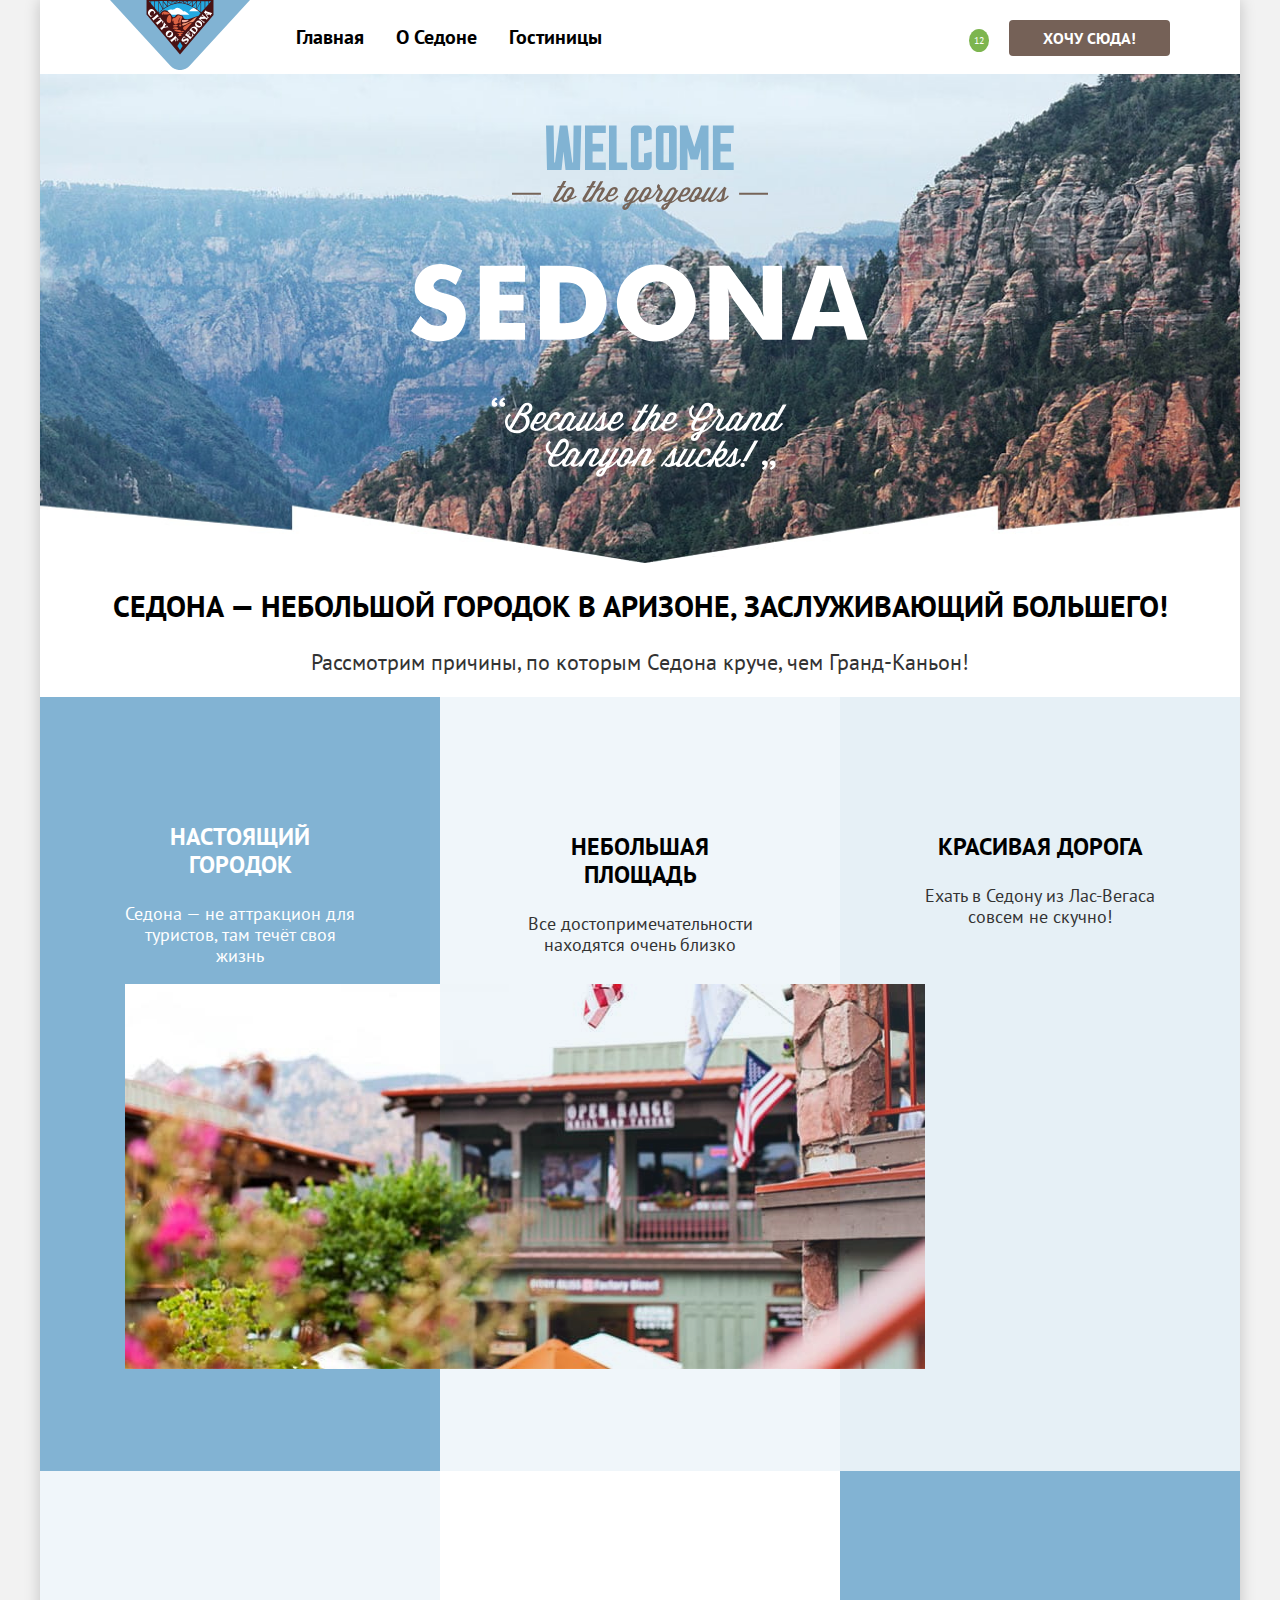
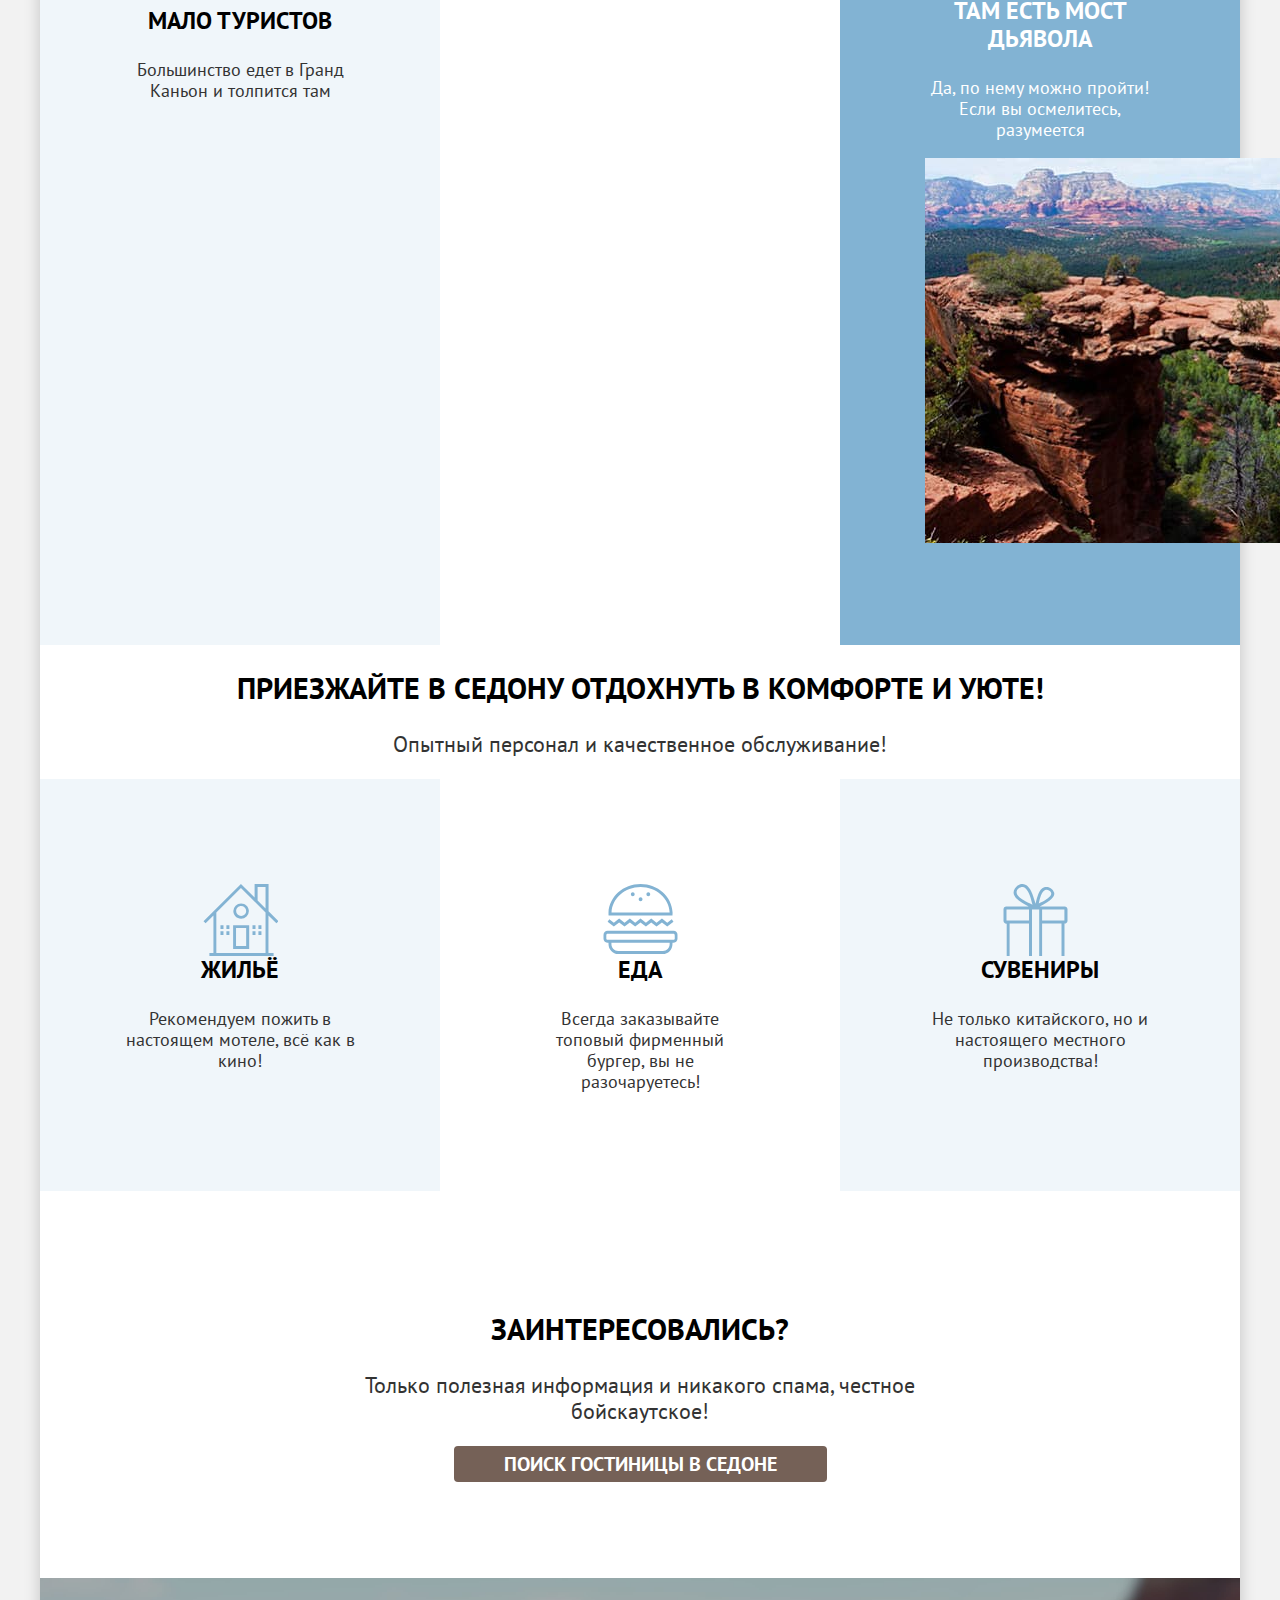
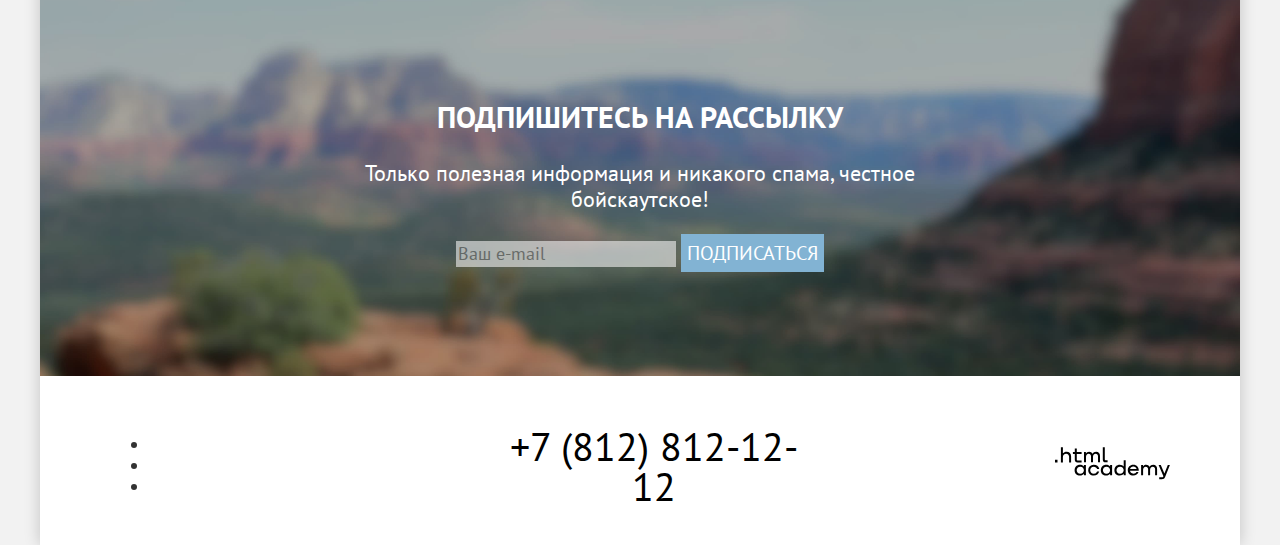
==== 4/index.html @ 1214c659 ":heavy_check_mark: Сборка #4" ====
<!DOCTYPE html>
<html lang="ru">

  <head>
    <meta charset="UTF-8">
    <title>Седона-город в Аризоне</title>
    <link rel="stylesheet" href="styles/styles.css">
    <base href="https://htmlacademy-htmlcss.github.io/2361147-sedona-37/4/">
</head>

  <body>
    <div class="container">
      <header class="page-header">
        <a class="page-header__logo logo" href="index.html" aria-current="page">
          <img src="images/logo.svg" width="140" height="70" alt="Логотип Седоны.">
        </a>
        <nav class="page-header__navigation navigation">
          <ul class="navigation__list">
            <li class="navigation__item">
              <a class="navigation__link navigation__link--active" href="index.html" aria-current="page">Главная</a>
            </li>
            <li class="navigation__item">
              <a class="navigation__link" href="#">О Седоне</a>
            </li>
            <li class="navigation__item">
              <a class="navigation__link" href="catalog.html">Гостиницы</a>
            </li>
          </ul>
        </nav>
        <ul class="page-header__users-menu users-menu ">
          <li class="users-menu__item">
            <a class="users-menu__link-search" href="#">
              <span class="visually-hidden">Поиск</span>
            </a>
          </li>
          <li class="users-menu__item">
            <a class="users-menu__favourites-link favourites-link" href="#">
              <span class="visually-hidden">Объектов добавлено в избранное</span>
              <span class="favourites-link__text">12</span>
            </a>
          </li>
          <li class="users-menu__item">
            <a class="users-menu__link" href="#">Хочу сюда!</a>
          </li>
        </ul>
      </header>
      <main class="main-page main-container">
        <section class="main-page__hero hero">
          <h1 class="visually-hidden">Добро пожаловать в прекрасную Седону</h1>
          <img class="hero__img" src="images/hero.svg" width="458" height="352" alt="Седона круче, чем Гранд-Каньон.">
        </section>
        <section class="main-page__advantages advantages">
          <h2 class="advantages__title">Седона — небольшой городок в Аризоне, заслуживающий большего!</h2>
          <p class="advantages__text">Рассмотрим причины, по которым Седона круче, чем Гранд-Каньон!</p>
          <ul class="advantages__list">
            <li class="advantages__item advantages__item--city">
              <h3 class="advantages__sub-title advantages__sub-title--color">Настоящий городок</h3>
              <p class="advantages__description advantages__description--color">Седона — не аттракцион для туристов, там
                течёт своя жизнь</p>
              <img class="advantages__photo" src="images/advantages-photo-1.jpg" width="800" height="385"
                alt="Городок Седона.">
            </li>
            <li class="advantages__item advantages__item--area">
              <h3 class="advantages__sub-title">Небольшая площадь</h3>
              <p class="advantages__description">Все достопримечательности находятся очень близко</p>
            </li>
            <li class="advantages__item advantages__item--road">
              <h3 class="advantages__sub-title">Красивая дорога</h3>
              <p class="advantages__description">Ехать в Седону из Лас-Вегаса совсем не скучно!</p>
            </li>
            <li class="advantages__item advantages__item--tourists">
              <h3 class="advantages__sub-title">Мало туристов</h3>
              <p class="advantages__description">Большинство едет в Гранд Каньон и толпится там</p>
            </li>
            <li class="advantages__item advantages__item--bridge">
              <h3 class="advantages__sub-title advantages__sub-title--color">Там есть мост дьявола</h3>
              <p class="advantages__description advantages__description--color">Да, по нему можно пройти! Если вы
                осмелитесь, разумеется</p>
              <img class="advantages__photo" src="images/advantages-photo-2.jpg" width="800" height="385"
                alt="Природный горный мост над коньоном.">
            </li>
          </ul>
        </section>
        <section class="main-page__service service">
          <h2 class="service__title">Приезжайте в Седону отдохнуть в комфорте и уюте!</h2>
          <p class="service__text">Опытный персонал и качественное обслуживание!</p>
          <ul class="service__list">
            <li class="service__item">
              <h3 class="service__sub-title service__sub-title--house">Жильё</h3>
              <p class="service__description">Рекомендуем пожить в настоящем мотеле, всё как в кино!</p>
            </li>
            <li class="service__item service__item--food">
              <h3 class="service__sub-title service__sub-title--food">Еда</h3>
              <p class="service__description">Всегда заказывайте топовый фирменный бургер, вы не разочаруетесь!</p>
            </li>
            <li class="service__item">
              <h3 class="service__sub-title service__sub-title--souvenir">Сувениры</h3>
              <p class="service__description">Не только китайского, но и настоящего местного производства!</p>
            </li>
          </ul>
        </section>
        <section class="main-page__booking-hotel booking-hotel">
          <h2 class="booking-hotel__title">Заинтересовались?</h2>
          <p class="booking-hotel__text">Только полезная информация и никакого спама, честное бойскаутское!</p>
          <a class="booking-hotel__link" href="#">Поиск гостиницы в седоне</a>
        </section>
        <section class="main-page__subscribe subscribe">
          <h2 class="subscribe__title">Подпишитесь на рассылку</h2>
          <p class="subscribe__text">Только полезная информация и никакого спама, честное бойскаутское!</p>
          <form class="subscribe__form" action="https://echo.htmlacademy.ru/" method="post">
            <label class=" visually-hidden subscribe__label" for="subscribe">Ваш e-mail:</label>
            <input class="subscribe__input" id="subscribe" name="subscribe" type="text" placeholder="Ваш e-mail"
              required>
            <button class="subscribe__button" type="submit">Подписаться</button>
        </section>
      </main>

      <footer class="page-footer">
        <div class="page-footer__container">
          <section class="page-footer__socials socials">
            <h2 class="visually-hidden">Социальные сети</h2>
            <ul class="socials__list">
              <li class="socials__item">
                <a class="socials__link socials__link--vkontakte" href="https://vk.com/htmlacademy">
                  <span class="visually-hidden">Vkontakte</span>
                </a>
              </li>
              <li class=" socials__item">
                <a class="socials__link socials__link--telegram" href="https://t.me/htmlacademy">
                  <span class="visually-hidden">Telegram</span>
                </a>
              </li>
              <li class="socials__item">
                <a class="socials__link socials__link--youtube" href="https://www.youtube.com/user/htmlacademyru">
                  <span class="visually-hidden">Youtube</span>
                </a>
              </li>
            </ul>
          </section>
          <section class="page-footer__contacts contacts">
            <h2 class="visually-hidden">Контакты</h2>
            <a class="contacts__phone" href="tel:+78128121212">+7 (812) 812-12-12</a>
          </section>
          <section class="page-footer__copyright copyright">
            <h2 class="visually-hidden">Копирайт HTML Academy</h2>
            <a class="copyright__logo-link" href="https://htmlacademy.ru/">
              <img class="copyright__logo" src="images/logo-html-academy.svg" width="115" height="33"
                alt="HTML Academy.">
            </a>
          </section>
        </div>
      </footer>
    </div>
  </body>

</html>
---- 4/styles/styles.css ----
@font-face {
  font-family:"PT Sans" ;
  font-style: normal;
  font-weight: 400;
  src: url("../fonts/ptsans-400.woff2") format("woff2");
  font-display: swap;
}
@font-face {
  font-family:"PT Sans" ;
  font-style: normal;
  font-weight: 700;
  src: url("../fonts/ptsans-700.woff2") format("woff2");
  font-display: swap;
}
:root {
  --main-font:"PT Sans", sans-serif;
}
html {
  height: 100%;
}
*,
*::before,
*::after {
  box-sizing: border-box;
}
body{

  height: 100%;
  font-family: var(--main-font);
  font-size: 18px;
  line-height: 21px;
  color: #333333;
  background-color: #F2F2F2;
  margin: 0;
}
.container{
  display: flex;
  flex-direction: column;
  min-height: 100%;
  width: 1200px;
  margin: 0 auto;
  background-color: #FFFFFF;
  box-shadow: 0 0 15px rgba(0, 0, 0, 0.2);
}
.visually-hidden {
  position: absolute;
  width: 1px;
  height: 1px;
  margin: -1px;
  border: 0;
  padding: 0;
  clip: rect(0 0 0 0);
  overflow: hidden;
}
/* header */
.page-header{
  display: flex;
  align-items: center;
  padding-right: 70px;
  padding-left: 70px;


}
.navigation__list{
  list-style: none;
  display: flex;
  width: 450px;
  margin: 0;
  padding: 0;
  margin-right: auto;
  margin-left: 30px;


}
.navigation__link{
  font-size: 20px;
  line-height: 24px;
  font-weight: 700;
  color: #000000;
  text-decoration: none;
  padding: 20px 16px;
  width: 100px;
}
.users-menu{
  list-style: none;
  display: flex;
  max-width: 310px;
  margin-left: auto;

}
.favourites-link{
  font-weight: 400;
  font-size: 10px;
  line-height: 10px;
  color: #FFFFFF;
  background-color: #7DB54F;
  border-radius: 50%;
  text-decoration: none;
  padding: 5px;
  margin-right: 20px;
}
.users-menu__link{
  font-weight: 700;
  font-size: 16px;
  line-height: 20px;
  text-transform: uppercase;
  text-decoration: none;
  color:#FFFFFF ;
  background: #756157;
  border-radius: 4px;
  text-align: center;
  padding: 8px 34px;
}
/* main */
.main-page{
  text-align: center;

}
.main-container {
  margin: 0 auto;
  flex-grow: 1;
}
/* section:hero */
.hero{
  text-align: center;
  background-image: url("../images/hero-background.jpg");
  background-repeat: no-repeat;
  background-color:#4595ca;
  background-size: cover;
  padding: 51px 0 82px 0;

  /* на всех фоновых картинках Николай обьяснял, что нужно ставить backgroun-color, чтоб при отключении ccs был видет текст. Но при этом фон выходит за приделы картинки, думаю дальше это можно исправить))
  background-color: #82B3D3;
  margin-bottom: 0; */
}
/* section-advantages */
.advantages__list{
  display: flex;
  justify-content: space-between;
  flex-wrap: wrap;
  list-style: none;
  padding: 0;
  margin: 0;

}
.advantages__item{
width: 400px;
min-height: 385px;
padding: 112.5px 85px;
}
.advantages__title{
  font-weight: 700;
  font-size: 30px;
  line-height: 36px;
  color: #000000;
  text-transform: uppercase;
}
.advantages__text{
  font-weight: 400;
  font-size: 22px;
  line-height: 26px;
}
.advantages__photo{
  vertical-align: middle;

}
.advantages__item--city{
  color: #FFFFFF;
  background-color: #82B3D3;
  padding: 102px 85px;


}
.advantages__item--area{
  background-color:rgba(131, 179, 211, 0.12);
}
.advantages__item--road{
  background-color:rgba(131, 179, 211, 0.2);
}
.advantages__item--tourists{
  background-color: rgba(131, 179, 211, 0.12);
}
.advantages__item--bridge{
  color: #FFFFFF;
  background-color: #82B3D3;
  padding: 102px 85px;

}
.advantages__sub-title{
  font-weight: 700;
  font-size: 24px;
  line-height: 28px;
  color: #000000;
  text-transform: uppercase;
}
.advantages__sub-title--color{
  color: #FFFFFF;
}

.advantages__description--color{
  color: #FFFFFF;
}
/* section-service */
.service{
  width: 1200px;
}
.service__title{
  font-weight: 700;
  font-size: 30px;
  line-height: 36px;
  text-transform: uppercase;
  color: #000000;
}
.service__text{
  font-size: 22px;
  line-height: 26px;
  color: #333333;
}
.service__list{
  display: flex;
  justify-content: space-between;
  margin: 0;
  padding: 0;
  text-align: center;
  list-style: none;


}
.service__item{
  width: 400px;
  padding: 81px 85px 81px 85px;
  background-color: rgba(131, 179, 211, 0.12);
}
.service__item--food{
  background-color: inherit;
}
.service__sub-title{
  font-weight: 700;
  font-size: 24px;
  line-height: 28px;
  text-transform: uppercase;
  color: #000000;

}
.service__sub-title--house::before{
  content: "";
  display: block;
  margin: 0 auto;
  width: 75px;
  height: 72px;
  background-image: url("../images/service-house.svg");
  background-repeat: no-repeat;


}
.service__sub-title--food::before{
  content: "";
  display: block;
  margin: 0 auto;
  width: 75px;
  height: 72px;
  background-image: url("../images/service-food.svg");
  background-repeat: no-repeat;


}
.service__sub-title--souvenir::before{
  content: "";
  display: block;
  margin: 0 auto;
  width: 75px;
  height: 72px;
  background-image: url("../images/service-souvenir.svg");
  background-repeat: no-repeat;

}
/* section-booking-hotel */
.booking-hotel{
  padding: 96px 304px;
}
.booking-hotel__title{
  font-weight: 700;
  font-size: 30px;
  line-height: 36px;
  text-transform: uppercase;
  color: #000000;
}
.booking-hotel__text{
  font-size: 22px;
  line-height: 26px;
}
.booking-hotel__link{
  font-weight: 700;
  font-size: 20px;
  line-height: 36px;
  text-transform: uppercase;
  text-decoration: none;
  text-align: center;
  color: #FFFFFF;
  background-color: #756157;
  border-radius: 4px;
  padding: 5px 50px;
}
/* section-subscribe */
.subscribe{
  background-image: url("../images/subsribe.jpg");
  padding: 96px 258px 104px 258px;
  background-size: 100% auto;
  background-color: #82B3D3;
}
.subscribe__title{
font-weight: 700;
font-size: 30px;
line-height: 36px;
text-transform: uppercase;
color: #FFFFFF;
}
.subscribe__text{
font-size: 22px;
line-height: 26px;
color: #FFFFFF;
}
.subscribe__input{
  font-family: inherit;
  font-size: 18px;
  line-height: 24px;
  color: #000000;
  opacity: 60%;
  background-color:#F2F2F2;
  border: 0;
}
.subscribe__button{
  display: inline-block;
  flex-wrap: wrap;
  min-width:132px ;
  font-family: inherit;
  font-style: 700;
  font-size: 20px;
  line-height: 36px;
  text-transform: uppercase;
  text-align: center;
  color: #FFFFFF;
  background-color: #82B3D3;
  border: 0;

}
 /* footer  */
.page-footer__container{
  display: flex;
  justify-content: space-between;
  width: 1060px;
  margin: 40px auto 30px;
  align-items: center;
}
.socials{
  width: 142px;

}
.contacts{
  display: flex;
  justify-content: space-between;
  text-align: center;
  width: 720px;
}
.contacts__phone{
  font-size: 40px;
  line-height: 40px;
  text-transform: uppercase;
  color: #000000;
  text-decoration: none;
  padding: 5px 194px 5px 195px;


}
.copyright{
  width: 115px;
}
/* Catalog section-filters-hotels */
.filters-hotels{
  background-image: url("../images/filters-hotels-background.jpg");
  background-repeat: no-repeat;
  background-color: #82B3D3;
  background-size: cover;
  padding: 35px 70px 70px 70px;
  margin: 0;
}
.filters-hotels__title{
  font-weight: 700;
  font-size: 60px;
  line-height: 78px;
  color: #FFFFFF;
  margin: 0;
  padding: 0;
  margin-bottom: 8px;

}
.breadcrumbs{
  list-style: none;
  display: flex;
  margin: 0 0 40px 0;
  padding: 0;
}
.breadcrumbs__link{
  font-size: 16px;
  text-decoration: none;
  color: #FFFFFF;
}
/* section-filters-hotels */

.filters{
  display: flex;
  width: 1060px;

}
.filters__group{
  width: 150.43px;
  padding: 0;
  margin: 0;
  margin-right: 70px;
  border: 0;
}
.filters__group--cost{
  width: 288px;
  margin-left: 97px;
  margin-right: 70px;
}
.filters__title{
  font-size: 20px;
  line-height: 24px;
  color: #FFFFFF;
  padding: 0;
}
.filters__list{
  list-style: none;
  padding: 0;
  margin: 32px 0 0 0;
}
.filters__item{
  line-height: 23px;
  color: #FFFFFF;
  margin: 16px 0 0 0;
}
.filters__label{
  font-size: 18px;
  line-height: 24px;
  color: #000000;

}
.filters__input{
  font-family: inherit;
  font-weight: 700;
  font-size: 18px;
  line-height: 24px;
  color:  #000000;

}
.filters__input--cost{
  width: 143px;
  border: 0;

}
/*  Не могу понятьь как поставить кнопки друг над другом*/
.filters__button{
  display: block;
  align-self: flex-end;
  font-family: inherit;
  font-weight: 700;
  font-size: 16px;
  line-height: 20px;
  color: #FFFFFF;
  background-color: #82B3D3;
  border-radius: 4px;
  padding: 8px 8px;
  border: 0;
  text-align: center;
  text-transform: uppercase;
  max-width: 200px;
}
.filters__button--reset{
  background-color: transparent;
}
/* section-catalog-hotels */
.catalog-hotels{
  display: flex;
  justify-content: space-between;
  flex-wrap: wrap;
  padding: 50px 70px 60px 70px;


}
.catalog-hotels__title{
  font-weight: 700;
  font-size: 30px;
  line-height: 36px;
  color: #000000;
margin: 0;
}
.sorting__select{
  font-family: inherit;
  font-weight: 400;
  font-size: 18px;
  line-height: 21px;
  color: #333333;
  padding-right: 131px;
  padding-left: 20px;

  border: 2px solid #E5E5E5;
  border-radius: 4px;
  height: 49px;
}
.view{
  margin: 0;
}
.list-hotels{
  display: flex;
  justify-content: space-between;
  flex-wrap: wrap;
  margin: 40px 0;
  padding: 0;
  width: 1060px;
  list-style: none;
}
.list-hotels__item{
  box-sizing: 340px;
  border: 1px solid #E6E6E6;
  border-radius: 4px;
  padding: 20px;
  margin-bottom: 20px;

}
.list-hotels__favourites--contrast{
  box-sizing: 320px;
}
.list-hotels__img{
  vertical-align: middle;
}
.list-hotels__link{
  display: block;
  font-weight: 700;
  font-size: 24px;
  line-height: 28px;
  color: #000000;
  text-decoration: none;
}
.list-hotels__detailed{
  font-weight: 700;
  font-size: 16px;
  line-height: 20px;
  text-align: center;
  text-transform: uppercase;
  text-decoration: none;
  color: #FFFFFF;
  background-color: #756157;
  border-radius: 4px;
  padding: 8px 21px;
  border: 0;
}
.list-hotels__favourites{
  font-weight: 700;
  font-size: 16px;
  line-height: 20px;
  text-align: center;
  text-transform: uppercase;
  color: #FFFFFF;
  background-color: #82B3D3;
  border-radius: 4px;
  padding: 8px 20px;
  border: 0;
}
.list-hotels__rating{
  font-size: 16px;
  line-height: 20px;
  text-transform: uppercase;

}
.list-hotels__favourites--contrast{
  background: #7DB54F;
  padding: 8px 13px;
}
/* ul-pagination  */
.pagination{
  display: flex;
  justify-content:s ;
  list-style: none;
}
.pagination__link{
  font-weight: 700;
  font-size: 20px;
  line-height: 36px;
  text-transform: uppercase;
  text-decoration: none;
  color: #FFFFFF;
  background-color: #82B3D3;
  border-radius: 4px;
}
.pagination__link--active{
  color: #000000;
  background-color: #F2F2F2;
}
.pagination__link--dot{
  color: #000000;
  background-color: #F2F2F2;
}
/* section subscribe*/
.subscribe--catalog{
  background-color: #FFFFFF;
  background-image: none;
  text-align: center;
}
.subscribe__title--catalog{
  font-weight: 700;
  font-size: 30px;
  line-height: 36px;
  color: #000000;
}
.subscribe__text--catalog{
  font-size: 22px;
  line-height: 26px;
  color: #333333;
}
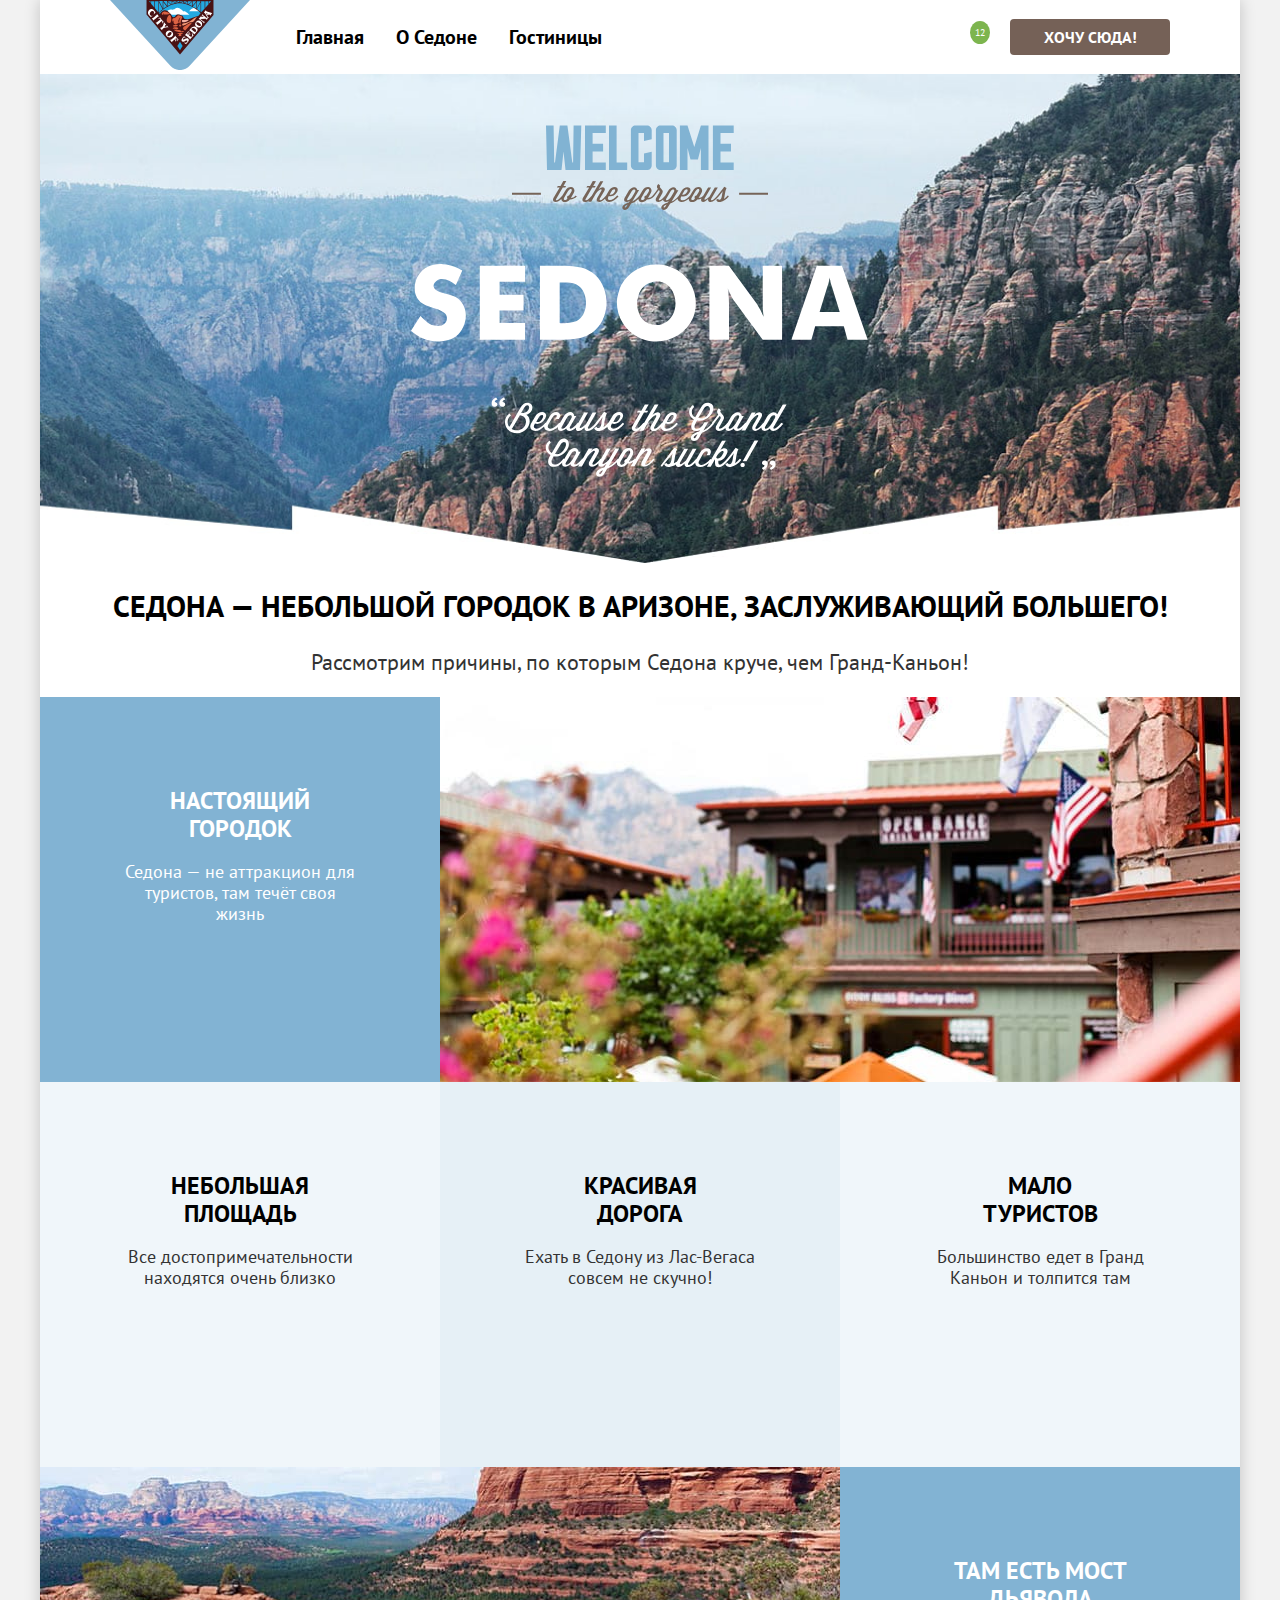
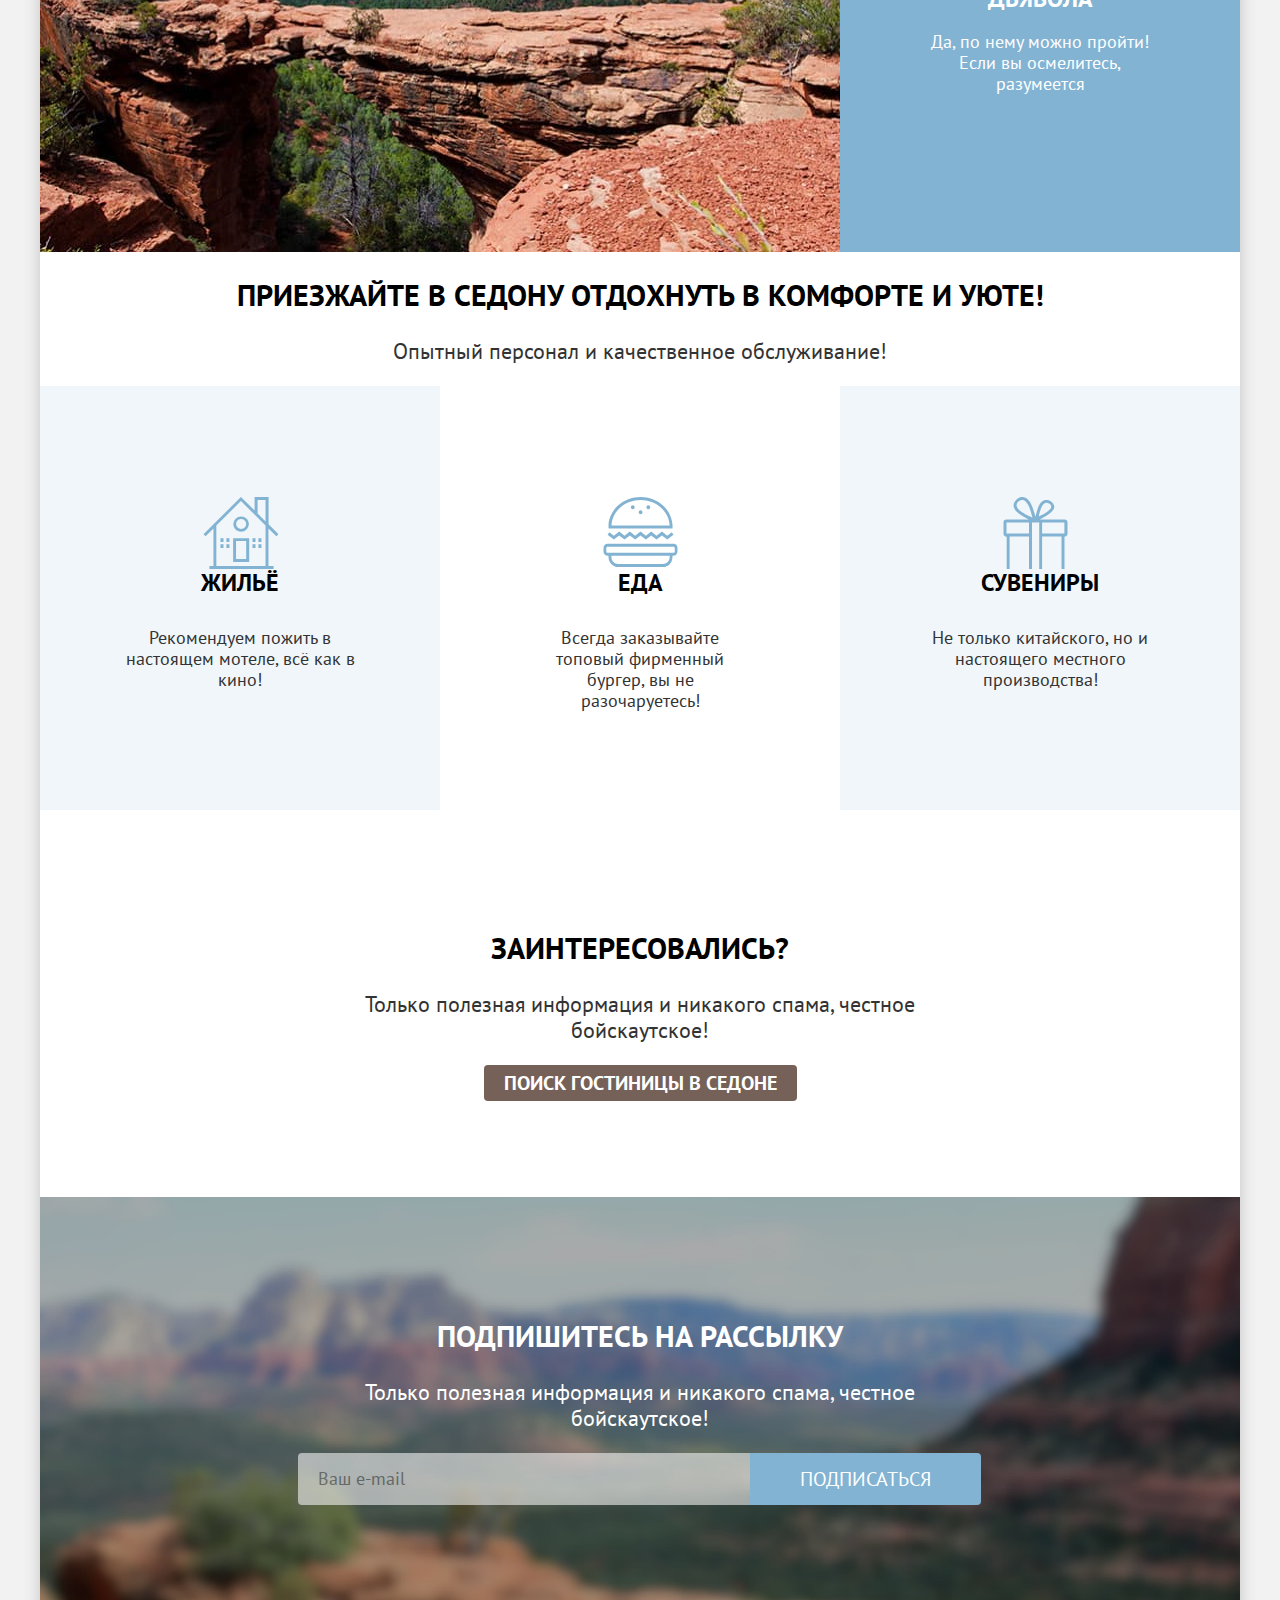
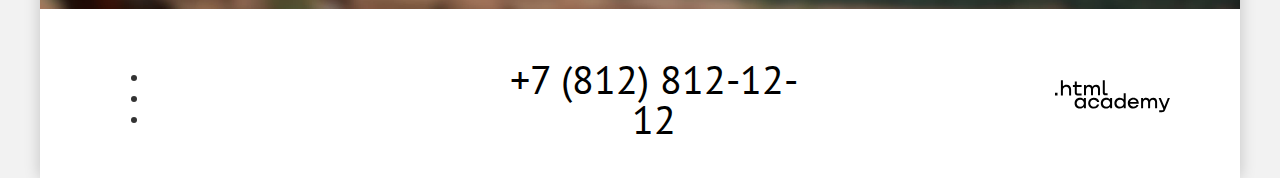
==== commit 08977334: ":heavy_check_mark: Сборка #4" ====
--- a/4/index.html
+++ b/4/index.html
@@ -53,31 +53,46 @@
           <h2 class="advantages__title">Седона — небольшой городок в Аризоне, заслуживающий большего!</h2>
           <p class="advantages__text">Рассмотрим причины, по которым Седона круче, чем Гранд-Каньон!</p>
           <ul class="advantages__list">
-            <li class="advantages__item advantages__item--city">
-              <h3 class="advantages__sub-title advantages__sub-title--color">Настоящий городок</h3>
-              <p class="advantages__description advantages__description--color">Седона — не аттракцион для туристов, там
-                течёт своя жизнь</p>
-              <img class="advantages__photo" src="images/advantages-photo-1.jpg" width="800" height="385"
-                alt="Городок Седона.">
+            <li class="advantages__item advantages__item-wide">
+              <div class="advantages__item-container">
+                <h3 class="advantages__sub-title advantages__sub-title--color">Настоящий городок</h3>
+                <p class="advantages__description advantages__description--color">Седона — не аттракцион для туристов,
+                  там
+                  течёт своя жизнь</p>
+              </div>
+              <div class="advantages__item--img">
+                <img class="advantages__photo" src="images/advantages-photo-1.jpg" width="800" height="385"
+                  alt="Городок Седона.">
+              </div>
             </li>
-            <li class="advantages__item advantages__item--area">
-              <h3 class="advantages__sub-title">Небольшая площадь</h3>
-              <p class="advantages__description">Все достопримечательности находятся очень близко</p>
+            <li class="advantages__item advantages__item-narrow">
+              <div class="advantages__item-container">
+                <h3 class="advantages__sub-title">Небольшая площадь</h3>
+                <p class="advantages__description">Все достопримечательности находятся очень близко</p>
+              </div>
             </li>
-            <li class="advantages__item advantages__item--road">
-              <h3 class="advantages__sub-title">Красивая дорога</h3>
-              <p class="advantages__description">Ехать в Седону из Лас-Вегаса совсем не скучно!</p>
+            <li class="advantages__item advantages__item-narrow--color">
+              <div class="advantages__item-container">
+                <h3 class="advantages__sub-title">Красивая дорога</h3>
+                <p class="advantages__description">Ехать в Седону из Лас-Вегаса совсем не скучно!</p>
+              </div>
             </li>
-            <li class="advantages__item advantages__item--tourists">
-              <h3 class="advantages__sub-title">Мало туристов</h3>
-              <p class="advantages__description">Большинство едет в Гранд Каньон и толпится там</p>
+            <li class="advantages__item advantages__item-narrow">
+              <div class="advantages__item-container">
+                <h3 class="advantages__sub-title">Мало туристов</h3>
+                <p class="advantages__description">Большинство едет в Гранд Каньон и толпится там</p>
+              </div>
             </li>
-            <li class="advantages__item advantages__item--bridge">
-              <h3 class="advantages__sub-title advantages__sub-title--color">Там есть мост дьявола</h3>
-              <p class="advantages__description advantages__description--color">Да, по нему можно пройти! Если вы
-                осмелитесь, разумеется</p>
-              <img class="advantages__photo" src="images/advantages-photo-2.jpg" width="800" height="385"
-                alt="Природный горный мост над коньоном.">
+            <li class="advantages__item advantages__item-wide advantages__item--wide-reverse">
+              <div class="advantages__item-container">
+                <h3 class="advantages__sub-title advantages__sub-title--color">Там есть мост дьявола</h3>
+                <p class="advantages__description advantages__description--color">Да, по нему можно пройти! Если вы
+                  осмелитесь, разумеется</p>
+              </div>
+              <div class="advantages__item--img">
+                <img class="advantages__photo" src="images/advantages-photo-2.jpg" width="800" height="385"
+                  alt="Природный горный мост над коньоном.">
+              </div>
             </li>
           </ul>
         </section>
--- a/4/styles/styles.css
+++ b/4/styles/styles.css
@@ -24,7 +24,6 @@
   box-sizing: border-box;
 }
 body{
-
   height: 100%;
   font-family: var(--main-font);
   font-size: 18px;
@@ -58,8 +57,6 @@
   align-items: center;
   padding-right: 70px;
   padding-left: 70px;
-
-
 }
 .navigation__list{
   list-style: none;
@@ -69,8 +66,6 @@
   padding: 0;
   margin-right: auto;
   margin-left: 30px;
-
-
 }
 .navigation__link{
   font-size: 20px;
@@ -86,7 +81,6 @@
   display: flex;
   max-width: 310px;
   margin-left: auto;
-
 }
 .favourites-link{
   font-weight: 400;
@@ -100,6 +94,9 @@
   margin-right: 20px;
 }
 .users-menu__link{
+  display: flex;
+  justify-content: center;
+  min-width: 160px;
   font-weight: 700;
   font-size: 16px;
   line-height: 20px;
@@ -108,13 +105,12 @@
   color:#FFFFFF ;
   background: #756157;
   border-radius: 4px;
-  text-align: center;
-  padding: 8px 34px;
+  align-items: center;
+  padding: 8px 10px ;
 }
 /* main */
 .main-page{
   text-align: center;
-
 }
 .main-container {
   margin: 0 auto;
@@ -128,25 +124,27 @@
   background-color:#4595ca;
   background-size: cover;
   padding: 51px 0 82px 0;
-
-  /* на всех фоновых картинках Николай обьяснял, что нужно ставить backgroun-color, чтоб при отключении ccs был видет текст. Но при этом фон выходит за приделы картинки, думаю дальше это можно исправить))
-  background-color: #82B3D3;
-  margin-bottom: 0; */
 }
 /* section-advantages */
 .advantages__list{
   display: flex;
-  justify-content: space-between;
-  flex-wrap: wrap;
-  list-style: none;
-  padding: 0;
-  margin: 0;
-
-}
-.advantages__item{
-width: 400px;
-min-height: 385px;
-padding: 112.5px 85px;
+  flex-wrap: wrap;
+  list-style: none;
+  padding: 0;
+  margin: 0;
+}
+.advantages__item-container{
+  display: flex;
+  flex-direction: column;
+  justify-content: flex-start;
+  min-height: 385px;
+  width: 400px;
+  margin-top: auto;
+  margin-bottom: auto;
+  padding: 90px 85px;
+}
+.advantages__item--img{
+  width: 800px;
 }
 .advantages__title{
   font-weight: 700;
@@ -160,31 +158,24 @@
   font-size: 22px;
   line-height: 26px;
 }
+.advantages__item-wide{
+  display: flex;
+  flex-wrap: wrap;
+  color: #FFFFFF;
+  background-color: #82B3D3;
+  width: 100%;
+}
+.advantages__item--wide-reverse{
+  flex-direction: row-reverse;
+}
+.advantages__item-narrow {
+  background-color:rgba(131, 179, 211, 0.12);
+}
+.advantages__item-narrow--color{
+  background-color:rgba(131, 179, 211, 0.2);
+}
 .advantages__photo{
   vertical-align: middle;
-
-}
-.advantages__item--city{
-  color: #FFFFFF;
-  background-color: #82B3D3;
-  padding: 102px 85px;
-
-
-}
-.advantages__item--area{
-  background-color:rgba(131, 179, 211, 0.12);
-}
-.advantages__item--road{
-  background-color:rgba(131, 179, 211, 0.2);
-}
-.advantages__item--tourists{
-  background-color: rgba(131, 179, 211, 0.12);
-}
-.advantages__item--bridge{
-  color: #FFFFFF;
-  background-color: #82B3D3;
-  padding: 102px 85px;
-
 }
 .advantages__sub-title{
   font-weight: 700;
@@ -192,11 +183,15 @@
   line-height: 28px;
   color: #000000;
   text-transform: uppercase;
+  margin: 0 auto;
+  width: 175px;
 }
 .advantages__sub-title--color{
   color: #FFFFFF;
 }
-
+.advantages__description{
+  width: 230px;
+}
 .advantages__description--color{
   color: #FFFFFF;
 }
@@ -223,8 +218,6 @@
   padding: 0;
   text-align: center;
   list-style: none;
-
-
 }
 .service__item{
   width: 400px;
@@ -240,7 +233,8 @@
   line-height: 28px;
   text-transform: uppercase;
   color: #000000;
-
+  margin-top: 30px;
+  margin-bottom: 30px;
 }
 .service__sub-title--house::before{
   content: "";
@@ -250,8 +244,6 @@
   height: 72px;
   background-image: url("../images/service-house.svg");
   background-repeat: no-repeat;
-
-
 }
 .service__sub-title--food::before{
   content: "";
@@ -261,8 +253,6 @@
   height: 72px;
   background-image: url("../images/service-food.svg");
   background-repeat: no-repeat;
-
-
 }
 .service__sub-title--souvenir::before{
   content: "";
@@ -272,7 +262,9 @@
   height: 72px;
   background-image: url("../images/service-souvenir.svg");
   background-repeat: no-repeat;
-
+}
+.service__description{
+  width: 230px;
 }
 /* section-booking-hotel */
 .booking-hotel{
@@ -290,6 +282,8 @@
   line-height: 26px;
 }
 .booking-hotel__link{
+  flex-wrap: wrap;
+  max-width: 592px;
   font-weight: 700;
   font-size: 20px;
   line-height: 36px;
@@ -299,7 +293,7 @@
   color: #FFFFFF;
   background-color: #756157;
   border-radius: 4px;
-  padding: 5px 50px;
+  padding: 5px 20px;
 }
 /* section-subscribe */
 .subscribe{
@@ -309,18 +303,22 @@
   background-color: #82B3D3;
 }
 .subscribe__title{
-font-weight: 700;
-font-size: 30px;
-line-height: 36px;
-text-transform: uppercase;
-color: #FFFFFF;
+  font-weight: 700;
+  font-size: 30px;
+  line-height: 36px;
+  text-transform: uppercase;
+  color: #FFFFFF;
 }
 .subscribe__text{
-font-size: 22px;
-line-height: 26px;
-color: #FFFFFF;
+  font-size: 22px;
+  line-height: 26px;
+  color: #FFFFFF;
+}
+.subscribe__form{
+  display: flex;
 }
 .subscribe__input{
+  display: inline-block;
   font-family: inherit;
   font-size: 18px;
   line-height: 24px;
@@ -328,6 +326,12 @@
   opacity: 60%;
   background-color:#F2F2F2;
   border: 0;
+  border-top-left-radius: 4px;
+  border-bottom-left-radius: 4px;
+  flex-wrap: wrap;
+  min-width: 452px;
+  margin: 0;
+  padding: 14px 20px;
 }
 .subscribe__button{
   display: inline-block;
@@ -342,7 +346,10 @@
   color: #FFFFFF;
   background-color: #82B3D3;
   border: 0;
-
+  border-top-right-radius: 4px;
+  border-bottom-right-radius: 4px;
+  padding: 8px 50px;
+  margin: 0;
 }
  /* footer  */
 .page-footer__container{
@@ -354,7 +361,6 @@
 }
 .socials{
   width: 142px;
-
 }
 .contacts{
   display: flex;
@@ -369,8 +375,6 @@
   color: #000000;
   text-decoration: none;
   padding: 5px 194px 5px 195px;
-
-
 }
 .copyright{
   width: 115px;
@@ -392,7 +396,6 @@
   margin: 0;
   padding: 0;
   margin-bottom: 8px;
-
 }
 .breadcrumbs{
   list-style: none;
@@ -405,64 +408,61 @@
   text-decoration: none;
   color: #FFFFFF;
 }
-/* section-filters-hotels */
+/* section-filters */
+.forms{
+  display: flex;
 
-.filters{
-  display: flex;
   width: 1060px;
 
 }
-.filters__group{
-  width: 150.43px;
-  padding: 0;
-  margin: 0;
-  margin-right: 70px;
-  border: 0;
-}
-.filters__group--cost{
-  width: 288px;
-  margin-left: 97px;
-  margin-right: 70px;
-}
-.filters__title{
+.forms__group{
+  min-width: 150px;
+  padding: 0;
+  margin: 0;
+
+  border: 0;
+}
+.forms__group--cost{
+  min-width: 288px;
+}
+.forms__title{
   font-size: 20px;
   line-height: 24px;
   color: #FFFFFF;
-  padding: 0;
-}
-.filters__list{
-  list-style: none;
-  padding: 0;
-  margin: 32px 0 0 0;
-}
-.filters__item{
+  margin-bottom: 16px;
+}
+.forms__list{
+  list-style: none;
+  padding: 0;
+}
+.forms__item{
   line-height: 23px;
   color: #FFFFFF;
   margin: 16px 0 0 0;
 }
-.filters__label{
+.forms__label{
   font-size: 18px;
   line-height: 24px;
   color: #000000;
-
-}
-.filters__input{
+}
+.forms__input{
   font-family: inherit;
   font-weight: 700;
   font-size: 18px;
   line-height: 24px;
   color:  #000000;
-
-}
-.filters__input--cost{
+}
+.forms__input--cost{
   width: 143px;
   border: 0;
-
-}
-/*  Не могу понятьь как поставить кнопки друг над другом*/
-.filters__button{
-  display: block;
-  align-self: flex-end;
+}
+.forms__button-container{
+  align-self: center;
+}
+.forms__button{
+  display:flex;
+  justify-content: center;
+  min-width: 191px;
   font-family: inherit;
   font-weight: 700;
   font-size: 16px;
@@ -470,13 +470,13 @@
   color: #FFFFFF;
   background-color: #82B3D3;
   border-radius: 4px;
-  padding: 8px 8px;
-  border: 0;
-  text-align: center;
-  text-transform: uppercase;
-  max-width: 200px;
-}
-.filters__button--reset{
+  padding: 8px 20px;
+  border: 0;
+  text-align: center;
+  text-transform: uppercase;
+}
+.forms__button--reset{
+  text-align: center;
   background-color: transparent;
 }
 /* section-catalog-hotels */
@@ -485,31 +485,32 @@
   justify-content: space-between;
   flex-wrap: wrap;
   padding: 50px 70px 60px 70px;
+}
+.catalog-hotels__title{
+  font-weight: 700;
+  font-size: 30px;
+  line-height: 36px;
+  color: #000000;
+  margin: 0;
+  max-width: 390px;
+}
 
-
-}
-.catalog-hotels__title{
-  font-weight: 700;
-  font-size: 30px;
-  line-height: 36px;
-  color: #000000;
-margin: 0;
-}
 .sorting__select{
   font-family: inherit;
   font-weight: 400;
   font-size: 18px;
   line-height: 21px;
+  margin-right: 70px;
   color: #333333;
   padding-right: 131px;
   padding-left: 20px;
-
   border: 2px solid #E5E5E5;
   border-radius: 4px;
   height: 49px;
 }
 .view{
-  margin: 0;
+  display: flex;
+  width: 160px;
 }
 .list-hotels{
   display: flex;
@@ -521,15 +522,11 @@
   list-style: none;
 }
 .list-hotels__item{
-  box-sizing: 340px;
+  width: 340px;
   border: 1px solid #E6E6E6;
   border-radius: 4px;
   padding: 20px;
   margin-bottom: 20px;
-
-}
-.list-hotels__favourites--contrast{
-  box-sizing: 320px;
 }
 .list-hotels__img{
   vertical-align: middle;
@@ -543,6 +540,7 @@
   text-decoration: none;
 }
 .list-hotels__detailed{
+  flex-wrap: wrap;
   font-weight: 700;
   font-size: 16px;
   line-height: 20px;
@@ -552,10 +550,12 @@
   color: #FFFFFF;
   background-color: #756157;
   border-radius: 4px;
-  padding: 8px 21px;
-  border: 0;
+  padding: 8px 15px;
+  border: 0;
+  min-width: 130px;
 }
 .list-hotels__favourites{
+  flex-wrap: wrap;
   font-weight: 700;
   font-size: 16px;
   line-height: 20px;
@@ -566,12 +566,12 @@
   border-radius: 4px;
   padding: 8px 20px;
   border: 0;
+  min-width: 140px;
 }
 .list-hotels__rating{
   font-size: 16px;
   line-height: 20px;
   text-transform: uppercase;
-
 }
 .list-hotels__favourites--contrast{
   background: #7DB54F;
@@ -580,10 +580,23 @@
 /* ul-pagination  */
 .pagination{
   display: flex;
-  justify-content:s ;
-  list-style: none;
+  width: 1060px;
+  margin: 40px 0 60px;
+  padding: 0;
+  list-style: none;
+}
+.pagination__item{
+  margin-right: 8px;
+}
+.pagination__item:last-child{
+  margin-right: 0;
 }
 .pagination__link{
+  display: flex;
+  align-items: center;
+  justify-content: center;
+  min-width: 60px;
+  height: 60px;
   font-weight: 700;
   font-size: 20px;
   line-height: 36px;
@@ -592,6 +605,7 @@
   color: #FFFFFF;
   background-color: #82B3D3;
   border-radius: 4px;
+  padding: 0 12px;
 }
 .pagination__link--active{
   color: #000000;
